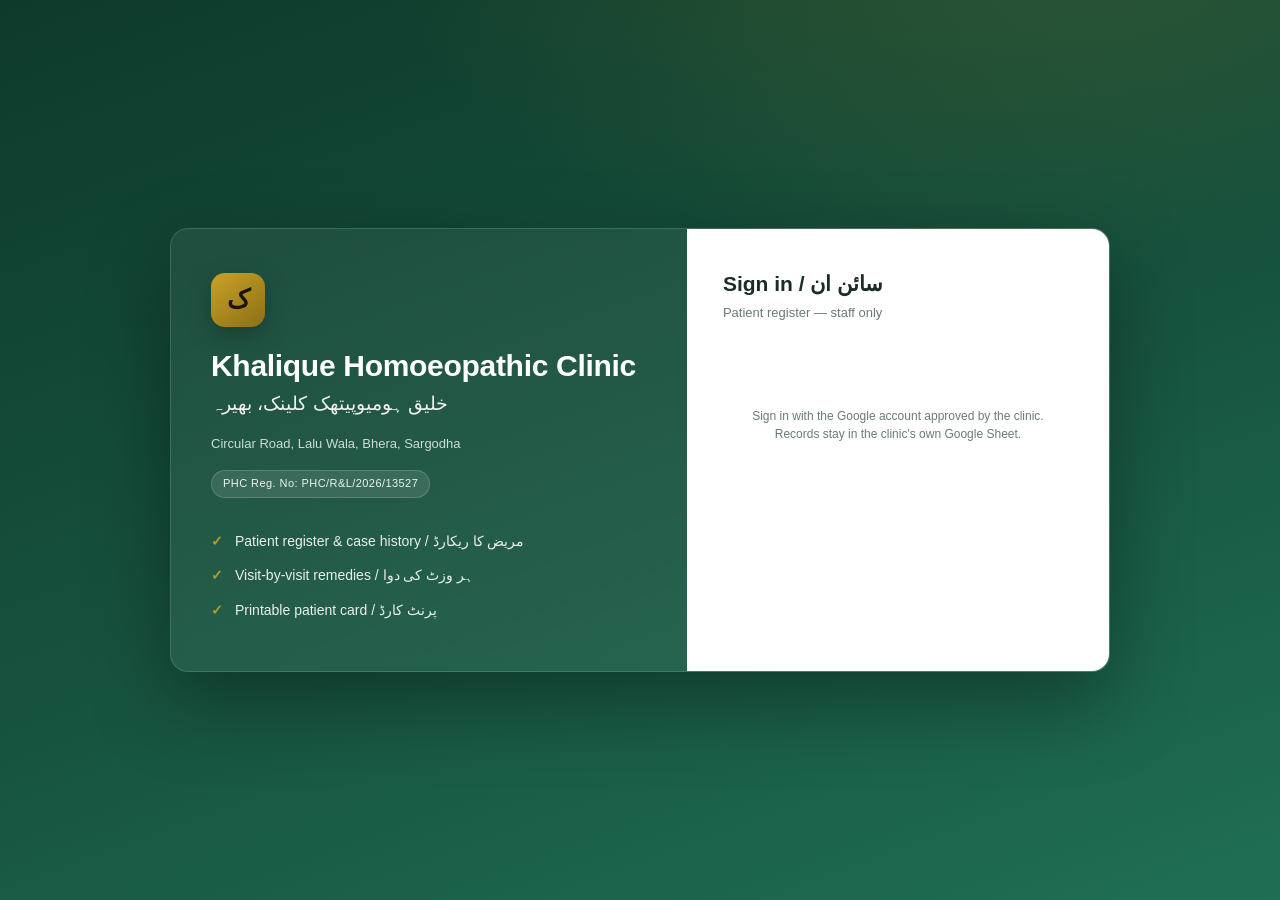
==== docs/index.html @ c4fb24b8 "Add GitHub Pages frontend for the patient register Static site in docs/ (Google Sign-In + email allo" ====
<!DOCTYPE html>
<html lang="en">
<head>
<base target="_top">
<meta charset="utf-8">
<meta name="viewport" content="width=device-width, initial-scale=1">
<title>Khalique Homoeopathic Clinic</title>
<link rel="stylesheet" href="styles.css">
</head>
<body>

<!-- ───────────── LANDING / SIGN-IN ───────────── -->
<section id="view-login">
  <div class="landing">
    <div class="brand">
      <div class="crest">ک</div>
      <h1>Khalique Homoeopathic Clinic</h1>
      <div class="ur">خلیق ہومیوپیتھک کلینک، بھیرہ</div>
      <div class="addr">Circular Road, Lalu Wala, Bhera, Sargodha</div>
      <div class="reg">PHC Reg. No: PHC/R&amp;L/2026/13527</div>
      <ul>
        <li>Patient register &amp; case history / مریض کا ریکارڈ</li>
        <li>Visit-by-visit remedies / ہر وزٹ کی دوا</li>
        <li>Printable patient card / پرنٹ کارڈ</li>
      </ul>
    </div>

    <div class="signin">
      <h2>Sign in / سائن ان</h2>
      <div class="sub">Patient register — staff only</div>

      <div id="loginErr" class="loginerr"></div>

      <!-- Google renders its "Sign in with Google" button into here -->
      <div id="gbtn" style="min-height:44px"></div>

      <div id="signinBusy" class="signin-busy" style="display:none">Signing in…</div>

      <div class="hint">
        Sign in with the Google account approved by the clinic.<br>
        Records stay in the clinic's own Google Sheet.
      </div>

      <div id="setupNote" class="setup-note" style="display:none"></div>
    </div>
  </div>
</section>

<!-- ───────────── APP ───────────── -->
<div id="app">
  <header>
    <button class="out no-print" id="btnLogout">Sign out</button>
    <div class="htxt">
      <h1 id="clinicName">Khalique Homoeopathic Clinic</h1>
      <div class="addr" id="clinicAddr"></div>
      <div class="reg" id="clinicReg"></div>
    </div>
  </header>

  <nav>
    <button id="tabSearch" class="active">Search / تلاش</button>
    <button id="tabNew">+ New Patient / نیا مریض</button>
  </nav>

  <main>

    <!-- SEARCH -->
    <section id="view-search" class="view active">
      <div class="searchbar">
        <input id="q" type="search" placeholder="Name, mobile or Ref.No — نام، موبائل یا ریفرنس نمبر" autocomplete="off">
      </div>
      <div id="results"></div>
    </section>

    <!-- PATIENT -->
    <section id="view-patient" class="view">
      <button id="btnBackToSearch" class="btn ghost no-print" style="margin-bottom:12px">← Back / واپس</button>
      <div class="card">
        <div class="print-head">
          <div class="cn" id="pcName"></div>
          <div class="ca" id="pcAddr"></div>
          <div class="cr" id="pcReg"></div>
        </div>

        <div class="pt-head">
          <h2 id="ptName"></h2>
          <span class="refbadge" id="ptRef"></span>
        </div>
        <div class="details" id="ptDetails"></div>

        <h3 class="sec">Visit History / وزٹ کی تفصیل</h3>
        <table class="visits">
          <thead>
            <tr>
              <th style="width:48px">#</th>
              <th style="width:104px">Date</th>
              <th>Condition / Changes — حالت</th>
              <th>Remedy with Instructions — دوا اور ہدایات</th>
            </tr>
          </thead>
          <tbody id="ptVisits"></tbody>
        </table>

        <div class="actions no-print" style="margin-top:16px">
          <button id="btnAddVisit" class="btn">+ Add Visit / نیا وزٹ</button>
          <button id="btnEditPatient" class="btn ghost">Edit details / تفصیل درست کریں</button>
          <button id="btnPrint" class="btn ghost">Print / پرنٹ</button>
        </div>

        <div id="visitForm" class="no-print" style="display:none; margin-top:18px; border-top:2px solid var(--line); padding-top:16px">
          <h3 class="sec" style="margin-top:0">New Visit / نیا وزٹ</h3>
          <div class="grid">
            <div class="field">
              <label>Date / تاریخ</label>
              <input id="vDate" type="date">
            </div>
          </div>
          <div class="field wide" style="margin-top:12px">
            <label>Condition / Changes — حالت اور تبدیلی</label>
            <textarea id="vCondition" dir="auto"></textarea>
          </div>
          <div class="field wide" style="margin-top:12px">
            <label>Remedy with Instructions — دوا اور ہدایات</label>
            <textarea id="vRemedy" dir="auto"></textarea>
          </div>
          <div class="actions">
            <button class="btn" id="vSave">Save Visit / محفوظ کریں</button>
            <button class="btn ghost" id="vCancel">Cancel / منسوخ</button>
          </div>
        </div>
      </div>
    </section>

    <!-- PATIENT FORM -->
    <section id="view-form" class="view">
      <button id="btnFormBack" class="btn ghost" style="margin-bottom:12px">← Back / واپس</button>
      <div class="card">
        <h2 id="formTitle" style="margin:0 0 16px">New Patient / نیا مریض</h2>
        <form id="pForm">

          <div class="group">
            <h3>Patient / مریض</h3>
            <div class="grid">
              <div class="field"><label>Date / تاریخ</label><input id="f_date" type="date"></div>
              <div class="field"><label>Time / وقت</label><input id="f_time" type="time"></div>
              <div class="field"><label>Patient Name / مریض کا نام *</label><input id="f_name" dir="auto" required></div>
              <div class="field"><label>Occupation / پیشہ</label><input id="f_occupation" dir="auto"></div>
              <div class="field"><label>Mobile No / موبائل نمبر</label><input id="f_mobile" inputmode="tel"></div>
              <div class="field"><label>Address / پتہ</label><input id="f_address" dir="auto"></div>
            </div>
          </div>

          <div class="group">
            <h3>Personal History / ذاتی تفصیل</h3>
            <div class="grid">
              <div class="field">
                <label>Sex / جنس</label>
                <select id="f_sex">
                  <option value=""></option>
                  <option>Male / مرد</option>
                  <option>Female / عورت</option>
                  <option>Child / بچہ</option>
                </select>
              </div>
              <div class="field"><label>Age / عمر</label><input id="f_age"></div>
              <div class="field"><label>Weight / وزن</label><input id="f_weight"></div>
              <div class="field"><label>B.P / بلڈ پریشر</label><input id="f_bp"></div>
              <div class="field"><label>Pulse / نبض</label><input id="f_pulse"></div>
              <div class="field"><label>Temp / درجہ حرارت</label><input id="f_temp"></div>
              <div class="field wide"><label>Family History / خاندانی امراض</label><textarea id="f_familyHistory" dir="auto"></textarea></div>
            </div>
          </div>

          <div class="group">
            <h3>Case / کیس</h3>
            <div class="grid">
              <div class="field wide"><label>Symptoms / علامات</label><textarea id="f_symptoms" dir="auto"></textarea></div>
              <div class="field wide"><label>Clinical Reports / کلینیکل رپورٹس</label><textarea id="f_clinicalReports" dir="auto"></textarea></div>
              <div class="field"><label>Allergies / الرجی</label><input id="f_allergies" dir="auto"></div>
              <div class="field"><label>Causation / سبب</label><input id="f_causation" dir="auto"></div>
              <div class="field"><label>Location / مقام</label><input id="f_location" dir="auto"></div>
              <div class="field"><label>Constitution / مزاج</label><input id="f_constitution" dir="auto"></div>
              <div class="field"><label>Sensation / احساس</label><input id="f_sensation" dir="auto"></div>
              <div class="field wide"><label>Modality / موڈیلٹی — better &amp; worse</label><textarea id="f_modality" dir="auto"></textarea></div>
            </div>
          </div>

          <div class="actions">
            <button type="button" class="btn" id="pSave">Save Patient / محفوظ کریں</button>
            <button type="button" class="btn ghost" id="pCancel">Cancel / منسوخ</button>
          </div>
        </form>
      </div>
    </section>

  </main>
</div>

<div id="toast" class="toast"></div>

<!-- Google Identity Services -->
<script src="https://accounts.google.com/gsi/client" async defer></script>
<!-- Your deployment settings — fill these in (see SETUP.md) -->
<script src="config.js"></script>
<!-- App logic -->
<script src="app.js"></script>
</body>
</html>
---- docs/styles.css ----
:root {
  --green: #1F6F54;
  --green-dark: #17543F;
  --green-deep: #0E3A2B;
  --light: #E8F1ED;
  --line: #D9E2DD;
  --ink: #1C2B26;
  --muted: #6B7B75;
  --bg: #F7F9F8;
  --gold: #C9A227;
}
* { box-sizing: border-box; }
body {
  margin: 0; background: var(--bg); color: var(--ink);
  font-family: -apple-system, "Segoe UI", Roboto, "Noto Nastaliq Urdu", Arial, sans-serif;
  font-size: 16px; line-height: 1.45;
}

/* ─────────────── LANDING / SIGN-IN ─────────────── */
#view-login {
  min-height: 100vh;
  background:
    radial-gradient(1100px 600px at 80% -10%, rgba(201,162,39,.16), transparent 60%),
    linear-gradient(160deg, var(--green-deep) 0%, var(--green-dark) 55%, var(--green) 100%);
  display: flex; align-items: center; justify-content: center;
  padding: 28px 18px;
}
.landing {
  width: 100%; max-width: 940px;
  display: grid; grid-template-columns: 1.1fr .9fr; gap: 0;
  background: rgba(255,255,255,.06);
  border: 1px solid rgba(255,255,255,.14);
  border-radius: 18px; overflow: hidden;
  box-shadow: 0 30px 80px rgba(0,0,0,.35);
  backdrop-filter: blur(6px);
}
.brand { padding: 44px 40px; color: #fff; }
.crest {
  width: 54px; height: 54px; border-radius: 14px;
  background: linear-gradient(140deg, var(--gold), #8c6f16);
  display: flex; align-items: center; justify-content: center;
  font-size: 26px; font-weight: 800; color: #1a1405;
  box-shadow: 0 8px 24px rgba(0,0,0,.25); margin-bottom: 22px;
}
.brand h1 { margin: 0 0 6px; font-size: 30px; line-height: 1.15; font-weight: 800; letter-spacing: -.01em; }
.brand .ur { font-size: 19px; opacity: .92; margin-bottom: 18px; }
.brand .addr { font-size: 13px; opacity: .78; }
.brand .reg {
  display: inline-block; margin-top: 16px; font-size: 11px; letter-spacing: .04em;
  background: rgba(255,255,255,.12); border: 1px solid rgba(255,255,255,.18);
  padding: 5px 11px; border-radius: 999px; opacity: .92;
}
.brand ul { list-style: none; padding: 0; margin: 26px 0 0; }
.brand li {
  font-size: 14px; opacity: .9; padding: 7px 0 7px 24px; position: relative;
}
.brand li::before {
  content: "✓"; position: absolute; left: 0; color: var(--gold); font-weight: 700;
}

.signin { background: #fff; padding: 40px 36px; }
.signin h2 { margin: 0 0 4px; font-size: 21px; }
.signin .sub { color: var(--muted); font-size: 13px; margin-bottom: 24px; }
.signin-busy { color: var(--muted); font-size: 14px; margin-top: 14px; }
.loginerr {
  display: none; background: #FDECEA; color: #A32B24; border: 1px solid #F3C6C2;
  padding: 10px 12px; border-radius: 8px; font-size: 14px; margin-bottom: 14px;
}
.hint { margin-top: 18px; font-size: 12px; color: var(--muted); text-align: center; }
.setup-note {
  margin-top: 20px; font-size: 13px; color: #6B5310;
  background: #FFF4D6; border: 1px solid #EBD9A3; border-radius: 8px; padding: 12px 14px;
}
.setup-note code { background: rgba(0,0,0,.06); padding: 1px 5px; border-radius: 4px; }

@media (max-width: 780px) {
  .landing { grid-template-columns: 1fr; max-width: 460px; }
  .brand { padding: 32px 28px 26px; }
  .brand ul { display: none; }
  .brand h1 { font-size: 25px; }
  .signin { padding: 28px 24px 32px; }
}

/* ─────────────── APP ─────────────── */
#app { display: none; }
header { background: var(--green); color: #fff; padding: 12px 16px; position: relative; }
header .htxt { text-align: center; }
header h1 { margin: 0; font-size: 18px; font-weight: 700; }
header .addr { font-size: 11px; opacity: .85; margin-top: 2px; }
header .reg  { font-size: 10px; opacity: .65; }
header .out {
  position: absolute; right: 12px; top: 12px;
  background: rgba(255,255,255,.15); border: 1px solid rgba(255,255,255,.25);
  color: #fff; border-radius: 7px; padding: 6px 11px; font-size: 12px; cursor: pointer;
}
header .out:hover { background: rgba(255,255,255,.26); }

nav { display: flex; background: var(--green-dark); }
nav button {
  flex: 1; padding: 12px 8px; border: 0; background: transparent; color: #fff;
  font-size: 15px; font-weight: 600; cursor: pointer; border-bottom: 3px solid transparent;
}
nav button.active { background: rgba(255,255,255,.12); border-bottom-color: #fff; }

main { padding: 16px; max-width: 900px; margin: 0 auto; }
.view { display: none; }
.view.active { display: block; }

.searchbar { display: flex; gap: 8px; margin-bottom: 14px; }
.searchbar input {
  flex: 1; padding: 14px; font-size: 17px; border: 2px solid var(--line);
  border-radius: 8px; background: #fff;
}
.searchbar input:focus { outline: none; border-color: var(--green); }

.result {
  background: #fff; border: 1px solid var(--line); border-radius: 8px;
  padding: 12px 14px; margin-bottom: 8px; cursor: pointer; display: flex;
  align-items: center; gap: 12px;
}
.result:hover { border-color: var(--green); }
.result .ref {
  background: var(--light); color: var(--green-dark); font-weight: 700;
  border-radius: 6px; padding: 6px 10px; min-width: 44px; text-align: center;
}
.result .who { flex: 1; min-width: 0; }
.result .nm { font-weight: 600; }
.result .sub { font-size: 13px; color: var(--muted); }

form .group { margin-bottom: 18px; }
form .group > h3 {
  margin: 0 0 10px; font-size: 13px; text-transform: uppercase;
  letter-spacing: .04em; color: var(--green); border-bottom: 1px solid var(--line);
  padding-bottom: 5px;
}
.grid { display: grid; grid-template-columns: repeat(auto-fit, minmax(220px, 1fr)); gap: 12px; }
.field label { display: block; font-size: 13px; font-weight: 600; margin-bottom: 4px; color: #3A4A44; }
.field input, .field select, .field textarea {
  width: 100%; padding: 11px; font-size: 16px; border: 1px solid var(--line);
  border-radius: 7px; background: #fff; font-family: inherit;
}
.field textarea { min-height: 74px; resize: vertical; }
.field input:focus, .field select:focus, .field textarea:focus {
  outline: none; border-color: var(--green); box-shadow: 0 0 0 3px rgba(31,111,84,.12);
}
.field.wide { grid-column: 1 / -1; }

button.btn {
  background: var(--green); color: #fff; border: 0; border-radius: 8px;
  padding: 13px 22px; font-size: 16px; font-weight: 600; cursor: pointer;
}
button.btn:hover { background: var(--green-dark); }
button.btn.ghost { background: #fff; color: var(--green); border: 1px solid var(--green); }
button.btn:disabled { opacity: .55; cursor: default; }
.actions { display: flex; gap: 10px; flex-wrap: wrap; margin-top: 6px; }

.card { background: #fff; border: 1px solid var(--line); border-radius: 10px; padding: 18px; }
.pt-head { display: flex; align-items: baseline; gap: 12px; flex-wrap: wrap; margin-bottom: 4px; }
.pt-head h2 { margin: 0; font-size: 22px; }
.pt-head .refbadge {
  background: var(--light); color: var(--green-dark); font-weight: 700;
  padding: 3px 10px; border-radius: 6px; font-size: 14px;
}
.details { display: grid; grid-template-columns: repeat(auto-fit, minmax(210px, 1fr)); gap: 10px 20px; margin-top: 14px; }
.details .d { border-bottom: 1px dotted var(--line); padding-bottom: 5px; }
.details .k { font-size: 11px; text-transform: uppercase; letter-spacing: .04em; color: var(--muted); }
.details .v { font-size: 15px; white-space: pre-wrap; word-wrap: break-word; }
.details .v:empty::after { content: "—"; color: #C3CCC8; }

h3.sec { margin: 22px 0 10px; font-size: 15px; color: var(--green); }
table.visits { width: 100%; border-collapse: collapse; font-size: 15px; }
table.visits th {
  background: var(--green); color: #fff; text-align: left; padding: 9px 10px;
  font-size: 12px; text-transform: uppercase; letter-spacing: .03em;
}
table.visits td { border: 1px solid var(--line); padding: 9px 10px; vertical-align: top; white-space: pre-wrap; }
table.visits td.n { text-align: center; font-weight: 700; color: var(--green); width: 48px; }
table.visits td.dt { width: 104px; white-space: nowrap; }

.empty { color: var(--muted); padding: 22px; text-align: center; }
.toast {
  position: fixed; left: 50%; bottom: 22px; transform: translateX(-50%);
  background: var(--ink); color: #fff; padding: 12px 20px; border-radius: 8px;
  font-size: 15px; opacity: 0; pointer-events: none; transition: opacity .2s; z-index: 50;
  max-width: 90vw; text-align: center;
}
.toast.show { opacity: 1; }
.toast.err { background: #A32B24; }

.print-head { display: none; }

@media print {
  body { background: #fff; }
  header, nav, .no-print, .searchbar { display: none !important; }
  main { padding: 0; max-width: none; }
  .card { border: 0; padding: 0; }
  .print-head { display: block; text-align: center; margin-bottom: 14px; }
  .print-head .cn { font-size: 20px; font-weight: 700; color: #1F6F54; }
  .print-head .ca { font-size: 11px; color: #555; }
  .print-head .cr { font-size: 10px; color: #888; }
  table.visits th { background: #1F6F54 !important; -webkit-print-color-adjust: exact; print-color-adjust: exact; }
  .details .d { break-inside: avoid; }
  table.visits tr { break-inside: avoid; }
}
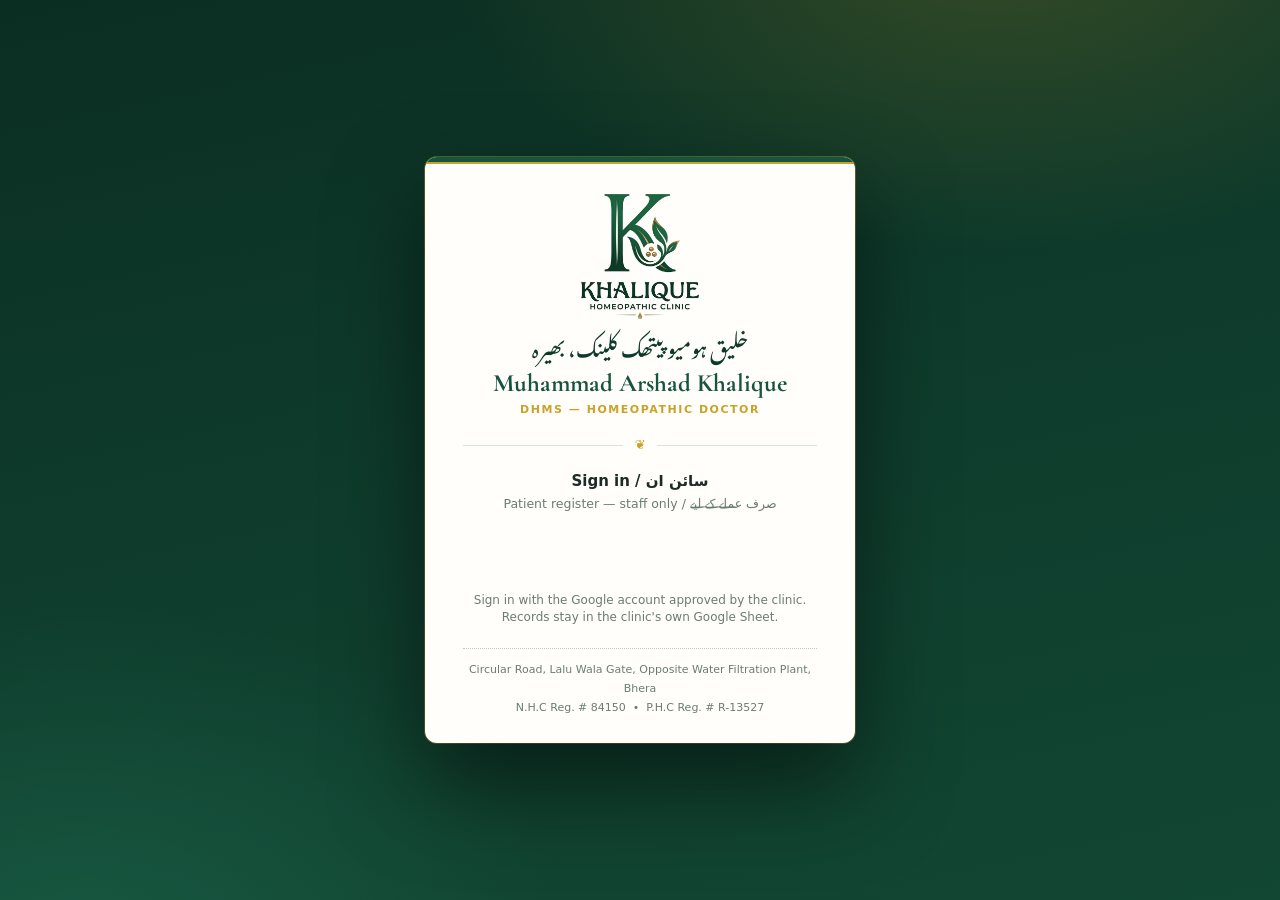
==== commit 0a51f3c9: "Redesign sign-in page as clinic stationery with the real logo The landing is now a single stationery" ====
--- a/docs/index.html
+++ b/docs/index.html
@@ -5,43 +5,46 @@
 <meta charset="utf-8">
 <meta name="viewport" content="width=device-width, initial-scale=1">
 <title>Khalique Homoeopathic Clinic</title>
+<link rel="preconnect" href="https://fonts.googleapis.com">
+<link rel="preconnect" href="https://fonts.gstatic.com" crossorigin>
+<link href="https://fonts.googleapis.com/css2?family=Cormorant+Garamond:wght@600;700&family=Noto+Nastaliq+Urdu:wght@400;700&display=swap" rel="stylesheet">
+<link rel="icon" type="image/png" href="logo.png">
 <link rel="stylesheet" href="styles.css">
 </head>
 <body>
 
-<!-- ───────────── LANDING / SIGN-IN ───────────── -->
+<!-- ───────────── LANDING / SIGN-IN — clinic stationery ───────────── -->
 <section id="view-login">
-  <div class="landing">
-    <div class="brand">
-      <div class="crest">ک</div>
-      <h1>Khalique Homoeopathic Clinic</h1>
-      <div class="ur">خلیق ہومیوپیتھک کلینک، بھیرہ</div>
-      <div class="addr">Circular Road, Lalu Wala, Bhera, Sargodha</div>
-      <div class="reg">PHC Reg. No: PHC/R&amp;L/2026/13527</div>
-      <ul>
-        <li>Patient register &amp; case history / مریض کا ریکارڈ</li>
-        <li>Visit-by-visit remedies / ہر وزٹ کی دوا</li>
-        <li>Printable patient card / پرنٹ کارڈ</li>
-      </ul>
+  <div class="sheet">
+    <div class="sheet-band"></div>
+
+    <img class="sheet-logo" src="logo.png" alt="Khalique Homoeopathic Clinic">
+    <div class="sheet-ur">خلیق ہومیوپیتھک کلینک، بھیرہ</div>
+    <div class="sheet-doc">Muhammad Arshad Khalique</div>
+    <div class="sheet-dhms">DHMS &mdash; Homeopathic Doctor</div>
+
+    <div class="sheet-rule"><span>❦</span></div>
+
+    <h2 class="sheet-signin">Sign in / سائن ان</h2>
+    <div class="sheet-sub">Patient register — staff only / صرف عملے کے لیے</div>
+
+    <div id="loginErr" class="loginerr"></div>
+
+    <!-- Google renders its "Sign in with Google" button into here -->
+    <div id="gbtn" class="gbtn"></div>
+
+    <div id="signinBusy" class="signin-busy" style="display:none">Signing in…</div>
+
+    <div class="hint">
+      Sign in with the Google account approved by the clinic.<br>
+      Records stay in the clinic's own Google Sheet.
     </div>
 
-    <div class="signin">
-      <h2>Sign in / سائن ان</h2>
-      <div class="sub">Patient register — staff only</div>
-
-      <div id="loginErr" class="loginerr"></div>
-
-      <!-- Google renders its "Sign in with Google" button into here -->
-      <div id="gbtn" style="min-height:44px"></div>
-
-      <div id="signinBusy" class="signin-busy" style="display:none">Signing in…</div>
-
-      <div class="hint">
-        Sign in with the Google account approved by the clinic.<br>
-        Records stay in the clinic's own Google Sheet.
-      </div>
-
-      <div id="setupNote" class="setup-note" style="display:none"></div>
+    <div id="setupNote" class="setup-note" style="display:none"></div>
+
+    <div class="sheet-foot">
+      Circular Road, Lalu Wala Gate, Opposite Water Filtration Plant, Bhera<br>
+      N.H.C Reg. # 84150 &nbsp;&bull;&nbsp; P.H.C Reg. # R-13527
     </div>
   </div>
 </section>
@@ -72,34 +75,87 @@
       <div id="results"></div>
     </section>
 
-    <!-- PATIENT -->
+    <!-- PATIENT — prescription-pad layout -->
     <section id="view-patient" class="view">
       <button id="btnBackToSearch" class="btn ghost no-print" style="margin-bottom:12px">← Back / واپس</button>
-      <div class="card">
-        <div class="print-head">
-          <div class="cn" id="pcName"></div>
-          <div class="ca" id="pcAddr"></div>
-          <div class="cr" id="pcReg"></div>
-        </div>
-
-        <div class="pt-head">
-          <h2 id="ptName"></h2>
-          <span class="refbadge" id="ptRef"></span>
-        </div>
-        <div class="details" id="ptDetails"></div>
-
-        <h3 class="sec">Visit History / وزٹ کی تفصیل</h3>
+      <div class="pad">
+
+        <div class="pad-head">
+          <img class="pad-logo" src="logo.png" alt="Khalique Homoeopathic Clinic">
+          <div class="pad-doc">
+            <div class="pad-name">Muhammad Arshad Khalique</div>
+            <div class="pad-title">DHMS &mdash; Homeopathic Doctor / ہومیوپیتھک ڈاکٹر</div>
+            <div class="pad-regs">N.H.C Reg. # 84150 &nbsp;&bull;&nbsp; P.H.C Reg. # R-13527</div>
+            <div class="pad-contact">Contacts: 0306-5128337 &nbsp;&bull;&nbsp; 0333-5509596</div>
+          </div>
+          <div class="pad-meta">
+            <div class="pm"><span>I.D:</span><b id="pd_ref"></b></div>
+            <div class="pm"><span>Date / تاریخ:</span><b id="pd_date"></b></div>
+            <div class="pm"><span>Time / وقت:</span><b id="pd_time"></b></div>
+          </div>
+        </div>
+        <div class="pad-addr">Circular Road, Lalu Wala Gate, Opposite Water Filtration Plant, Bhera</div>
+
+        <div class="pad-row">
+          <div class="pf grow2"><label>Patient Name / نام</label><div class="pv strong" id="pd_name"></div></div>
+          <div class="pf"><label>Cell No. / موبائل</label><div class="pv" id="pd_mobile"></div></div>
+        </div>
+        <div class="pad-row">
+          <div class="pf"><label>Occupation / پیشہ</label><div class="pv" id="pd_occupation"></div></div>
+          <div class="pf"><label>Location / مقام</label><div class="pv" id="pd_location"></div></div>
+          <div class="pf"><label>Sensation / احساس</label><div class="pv" id="pd_sensation"></div></div>
+        </div>
+        <div class="pad-row">
+          <div class="pf"><label>Address / پتہ</label><div class="pv" id="pd_address"></div></div>
+          <div class="pf"><label>Family History / خاندانی امراض</label><div class="pv" id="pd_familyHistory"></div></div>
+        </div>
+        <div class="pad-row vitals">
+          <div class="pf"><label>Age / عمر</label><div class="pv" id="pd_age"></div></div>
+          <div class="pf"><label>Sex / جنس</label><div class="pv" id="pd_sex"></div></div>
+          <div class="pf"><label>Weight / وزن</label><div class="pv" id="pd_weight"></div></div>
+        </div>
+        <div class="pad-row vitals">
+          <div class="pf"><label>B.P. / بلڈ پریشر</label><div class="pv" id="pd_bp"></div></div>
+          <div class="pf"><label>Pulse / نبض</label><div class="pv" id="pd_pulse"></div></div>
+          <div class="pf"><label>Temp. / حرارت</label><div class="pv" id="pd_temp"></div></div>
+        </div>
+
+        <div class="pad-split">
+          <div class="pad-box">
+            <h4>Symptoms / علامات</h4>
+            <div class="pv-block" id="pd_symptoms"></div>
+          </div>
+          <div class="pad-box">
+            <h4>Clinical Report / کلینیکل رپورٹ</h4>
+            <div class="pv-block" id="pd_clinicalReports"></div>
+          </div>
+        </div>
+
+        <div class="pad-row">
+          <div class="pf"><label>Allergies / الرجی</label><div class="pv" id="pd_allergies"></div></div>
+          <div class="pf"><label>Causation / سبب</label><div class="pv" id="pd_causation"></div></div>
+          <div class="pf"><label>Constitution / مزاج</label><div class="pv" id="pd_constitution"></div></div>
+        </div>
+        <div class="pad-row">
+          <div class="pf"><label>Modality / موڈیلٹی</label><div class="pv" id="pd_modality"></div></div>
+        </div>
+
+        <h3 class="pad-sec">Visit History / وزٹ کی تفصیل</h3>
         <table class="visits">
           <thead>
             <tr>
-              <th style="width:48px">#</th>
+              <th style="width:56px">Sr.No.</th>
               <th style="width:104px">Date</th>
-              <th>Condition / Changes — حالت</th>
+              <th>Condition — حالت</th>
               <th>Remedy with Instructions — دوا اور ہدایات</th>
             </tr>
           </thead>
           <tbody id="ptVisits"></tbody>
         </table>
+
+        <div class="pad-sign">
+          <div class="sigline">Sign &amp; Stamp / دستخط و مہر</div>
+        </div>
 
         <div class="actions no-print" style="margin-top:16px">
           <button id="btnAddVisit" class="btn">+ Add Visit / نیا وزٹ</button>
--- a/docs/styles.css
+++ b/docs/styles.css
@@ -12,73 +12,86 @@
 * { box-sizing: border-box; }
 body {
   margin: 0; background: var(--bg); color: var(--ink);
-  font-family: -apple-system, "Segoe UI", Roboto, "Noto Nastaliq Urdu", Arial, sans-serif;
+  font-family: system-ui, -apple-system, "Segoe UI", Roboto, "Noto Nastaliq Urdu", Arial, sans-serif;
   font-size: 16px; line-height: 1.45;
 }
 
-/* ─────────────── LANDING / SIGN-IN ─────────────── */
+/* ─────────────── LANDING / SIGN-IN — clinic stationery ─────────────── */
 #view-login {
   min-height: 100vh;
   background:
-    radial-gradient(1100px 600px at 80% -10%, rgba(201,162,39,.16), transparent 60%),
-    linear-gradient(160deg, var(--green-deep) 0%, var(--green-dark) 55%, var(--green) 100%);
+    radial-gradient(900px 520px at 78% -8%, rgba(201,162,39,.22), transparent 62%),
+    radial-gradient(760px 540px at 6% 106%, rgba(31,111,84,.5), transparent 65%),
+    linear-gradient(168deg, #0B2E22 0%, var(--green-deep) 42%, #124733 100%);
   display: flex; align-items: center; justify-content: center;
-  padding: 28px 18px;
-}
-.landing {
-  width: 100%; max-width: 940px;
-  display: grid; grid-template-columns: 1.1fr .9fr; gap: 0;
-  background: rgba(255,255,255,.06);
-  border: 1px solid rgba(255,255,255,.14);
-  border-radius: 18px; overflow: hidden;
-  box-shadow: 0 30px 80px rgba(0,0,0,.35);
-  backdrop-filter: blur(6px);
-}
-.brand { padding: 44px 40px; color: #fff; }
-.crest {
-  width: 54px; height: 54px; border-radius: 14px;
-  background: linear-gradient(140deg, var(--gold), #8c6f16);
-  display: flex; align-items: center; justify-content: center;
-  font-size: 26px; font-weight: 800; color: #1a1405;
-  box-shadow: 0 8px 24px rgba(0,0,0,.25); margin-bottom: 22px;
-}
-.brand h1 { margin: 0 0 6px; font-size: 30px; line-height: 1.15; font-weight: 800; letter-spacing: -.01em; }
-.brand .ur { font-size: 19px; opacity: .92; margin-bottom: 18px; }
-.brand .addr { font-size: 13px; opacity: .78; }
-.brand .reg {
-  display: inline-block; margin-top: 16px; font-size: 11px; letter-spacing: .04em;
-  background: rgba(255,255,255,.12); border: 1px solid rgba(255,255,255,.18);
-  padding: 5px 11px; border-radius: 999px; opacity: .92;
-}
-.brand ul { list-style: none; padding: 0; margin: 26px 0 0; }
-.brand li {
-  font-size: 14px; opacity: .9; padding: 7px 0 7px 24px; position: relative;
-}
-.brand li::before {
-  content: "✓"; position: absolute; left: 0; color: var(--gold); font-weight: 700;
-}
-
-.signin { background: #fff; padding: 40px 36px; }
-.signin h2 { margin: 0 0 4px; font-size: 21px; }
-.signin .sub { color: var(--muted); font-size: 13px; margin-bottom: 24px; }
+  padding: 34px 18px;
+}
+.sheet {
+  width: 100%; max-width: 430px; text-align: center;
+  background: #FFFEFB; border-radius: 12px; overflow: hidden;
+  padding: 0 38px 26px;
+  box-shadow: 0 42px 90px rgba(0,0,0,.5), 0 0 0 1px rgba(201,162,39,.4);
+  animation: sheet-rise .5s ease-out both;
+}
+@keyframes sheet-rise {
+  from { opacity: 0; transform: translateY(16px); }
+  to   { opacity: 1; transform: none; }
+}
+@media (prefers-reduced-motion: reduce) {
+  .sheet { animation: none; }
+}
+/* the pad's ruled band: solid green over a gold hairline */
+.sheet-band {
+  height: 7px; margin: 0 -38px;
+  background: var(--green-dark);
+  border-bottom: 2px solid var(--gold);
+}
+.sheet-logo { width: 118px; height: auto; margin: 30px auto 4px; display: block; }
+.sheet-ur {
+  font-family: "Noto Nastaliq Urdu", serif;
+  font-size: 21px; line-height: 2.1; color: var(--green-deep);
+}
+.sheet-doc {
+  font-family: "Cormorant Garamond", Georgia, serif;
+  font-size: 25px; font-weight: 700; color: var(--green-dark);
+  line-height: 1.15; margin-top: 2px;
+}
+.sheet-dhms {
+  font-size: 11px; font-weight: 600; letter-spacing: .14em; text-transform: uppercase;
+  color: var(--gold); margin-top: 4px;
+}
+.sheet-rule {
+  display: flex; align-items: center; gap: 12px;
+  margin: 18px 0 16px; color: var(--gold); font-size: 13px;
+}
+.sheet-rule::before, .sheet-rule::after {
+  content: ""; flex: 1; border-top: 1px solid var(--line);
+}
+.sheet-signin { margin: 0; font-size: 15px; font-weight: 700; color: var(--ink); }
+.sheet-sub { color: var(--muted); font-size: 12.5px; margin: 3px 0 18px; }
+.gbtn { min-height: 44px; display: flex; justify-content: center; }
 .signin-busy { color: var(--muted); font-size: 14px; margin-top: 14px; }
 .loginerr {
   display: none; background: #FDECEA; color: #A32B24; border: 1px solid #F3C6C2;
   padding: 10px 12px; border-radius: 8px; font-size: 14px; margin-bottom: 14px;
-}
-.hint { margin-top: 18px; font-size: 12px; color: var(--muted); text-align: center; }
+  text-align: left;
+}
+.hint { margin-top: 16px; font-size: 12px; color: var(--muted); }
 .setup-note {
-  margin-top: 20px; font-size: 13px; color: #6B5310;
+  margin-top: 20px; font-size: 13px; color: #6B5310; text-align: left;
   background: #FFF4D6; border: 1px solid #EBD9A3; border-radius: 8px; padding: 12px 14px;
 }
 .setup-note code { background: rgba(0,0,0,.06); padding: 1px 5px; border-radius: 4px; }
-
-@media (max-width: 780px) {
-  .landing { grid-template-columns: 1fr; max-width: 460px; }
-  .brand { padding: 32px 28px 26px; }
-  .brand ul { display: none; }
-  .brand h1 { font-size: 25px; }
-  .signin { padding: 28px 24px 32px; }
+.sheet-foot {
+  margin-top: 22px; padding-top: 12px; border-top: 1px dotted #B9C8C1;
+  font-size: 11px; line-height: 1.7; color: var(--muted);
+}
+
+@media (max-width: 480px) {
+  .sheet { padding: 0 24px 22px; }
+  .sheet-band { margin: 0 -24px; }
+  .sheet-ur { font-size: 18px; }
+  .sheet-doc { font-size: 22px; }
 }
 
 /* ─────────────── APP ─────────────── */
@@ -155,23 +168,82 @@
 .actions { display: flex; gap: 10px; flex-wrap: wrap; margin-top: 6px; }
 
 .card { background: #fff; border: 1px solid var(--line); border-radius: 10px; padding: 18px; }
-.pt-head { display: flex; align-items: baseline; gap: 12px; flex-wrap: wrap; margin-bottom: 4px; }
-.pt-head h2 { margin: 0; font-size: 22px; }
-.pt-head .refbadge {
-  background: var(--light); color: var(--green-dark); font-weight: 700;
-  padding: 3px 10px; border-radius: 6px; font-size: 14px;
-}
-.details { display: grid; grid-template-columns: repeat(auto-fit, minmax(210px, 1fr)); gap: 10px 20px; margin-top: 14px; }
-.details .d { border-bottom: 1px dotted var(--line); padding-bottom: 5px; }
-.details .k { font-size: 11px; text-transform: uppercase; letter-spacing: .04em; color: var(--muted); }
-.details .v { font-size: 15px; white-space: pre-wrap; word-wrap: break-word; }
-.details .v:empty::after { content: "—"; color: #C3CCC8; }
-
-h3.sec { margin: 22px 0 10px; font-size: 15px; color: var(--green); }
+
+/* ─────────────── PRESCRIPTION PAD (patient page) ─────────────── */
+.pad {
+  background: #fff; border: 1px solid var(--green); border-radius: 4px;
+  box-shadow: 0 0 0 3px #fff, 0 0 0 4px var(--gold);
+  padding: 20px 22px;
+}
+.pad-head {
+  display: flex; align-items: center; gap: 16px;
+  padding-bottom: 12px;
+}
+.pad-logo { width: 84px; height: auto; flex: none; }
+.pad-doc { flex: 1; text-align: center; min-width: 0; }
+.pad-name {
+  font-family: Georgia, "Times New Roman", serif;
+  font-size: 26px; font-weight: 700; color: var(--green-dark); line-height: 1.15;
+}
+.pad-title { font-size: 13px; font-weight: 600; color: var(--gold); letter-spacing: .05em; text-transform: uppercase; margin-top: 2px; }
+.pad-regs { font-size: 12px; color: var(--muted); margin-top: 5px; }
+.pad-contact { font-size: 12px; color: var(--muted); }
+.pad-meta { flex: none; display: flex; flex-direction: column; gap: 7px; font-size: 13px; }
+.pad-meta .pm { display: flex; align-items: baseline; gap: 6px; justify-content: space-between; }
+.pad-meta .pm span { color: var(--muted); white-space: nowrap; }
+.pad-meta .pm b {
+  min-width: 92px; text-align: center; border-bottom: 1px solid var(--ink);
+  font-weight: 600; padding: 0 4px;
+}
+.pad-addr {
+  text-align: center; font-size: 12.5px; color: var(--green-dark);
+  border-top: 2px solid var(--green); border-bottom: 1px solid var(--gold);
+  padding: 5px 0 6px; margin-bottom: 14px;
+}
+
+.pad-row { display: flex; gap: 18px; flex-wrap: wrap; margin-bottom: 11px; }
+.pad-row .pf { flex: 1 1 180px; min-width: 0; display: flex; align-items: baseline; gap: 8px; }
+.pad-row .pf.grow2 { flex-grow: 2.2; }
+.pad-row.vitals .pf { flex: 1 1 auto; }
+.pad-row.vitals .pv { white-space: nowrap; }
+.pf label { font-size: 12.5px; font-weight: 600; color: var(--green-dark); white-space: nowrap; }
+.pf .pv {
+  flex: 1; min-width: 40px; border-bottom: 1px dotted #9FB3AB;
+  font-size: 15px; padding: 0 3px 2px; white-space: pre-wrap; word-wrap: break-word;
+}
+.pf .pv.strong { font-weight: 700; font-size: 16px; text-transform: uppercase; }
+.pv:empty::after, .pv-block:empty::after { content: "—"; color: #C3CCC8; }
+
+.pad-split { display: grid; grid-template-columns: 1fr 1fr; gap: 14px; margin: 4px 0 13px; }
+.pad-box { border: 1px solid var(--line); border-radius: 4px; padding: 9px 12px 11px; min-height: 92px; }
+.pad-box h4 {
+  margin: 0 0 6px; font-size: 12px; text-transform: uppercase; letter-spacing: .05em;
+  color: var(--green); border-bottom: 1px solid var(--line); padding-bottom: 4px;
+}
+.pv-block { font-size: 15px; white-space: pre-wrap; word-wrap: break-word; }
+
+h3.pad-sec {
+  margin: 18px 0 8px; font-size: 13px; text-transform: uppercase; letter-spacing: .05em;
+  color: var(--green);
+}
+.pad-sign { display: flex; justify-content: flex-end; margin-top: 34px; }
+.pad-sign .sigline {
+  border-top: 1px solid var(--ink); padding: 5px 14px 0; font-size: 12.5px;
+  color: var(--green-dark); text-align: center; min-width: 220px;
+}
+
+@media (max-width: 640px) {
+  .pad { padding: 14px; }
+  .pad-head { flex-wrap: wrap; justify-content: center; }
+  .pad-meta { flex-direction: row; flex-wrap: wrap; width: 100%; justify-content: center; }
+  .pad-split { grid-template-columns: 1fr; }
+}
+
 table.visits { width: 100%; border-collapse: collapse; font-size: 15px; }
 table.visits th {
-  background: var(--green); color: #fff; text-align: left; padding: 9px 10px;
+  background: var(--light); color: var(--green-dark); text-align: left; padding: 8px 10px;
   font-size: 12px; text-transform: uppercase; letter-spacing: .03em;
+  border: 1px solid var(--green);
 }
 table.visits td { border: 1px solid var(--line); padding: 9px 10px; vertical-align: top; white-space: pre-wrap; }
 table.visits td.n { text-align: center; font-weight: 700; color: var(--green); width: 48px; }
@@ -187,18 +259,15 @@
 .toast.show { opacity: 1; }
 .toast.err { background: #A32B24; }
 
-.print-head { display: none; }
-
 @media print {
   body { background: #fff; }
   header, nav, .no-print, .searchbar { display: none !important; }
   main { padding: 0; max-width: none; }
   .card { border: 0; padding: 0; }
-  .print-head { display: block; text-align: center; margin-bottom: 14px; }
-  .print-head .cn { font-size: 20px; font-weight: 700; color: #1F6F54; }
-  .print-head .ca { font-size: 11px; color: #555; }
-  .print-head .cr { font-size: 10px; color: #888; }
-  table.visits th { background: #1F6F54 !important; -webkit-print-color-adjust: exact; print-color-adjust: exact; }
-  .details .d { break-inside: avoid; }
+  .pad { box-shadow: none; border: 1.5px solid var(--green); padding: 16px 18px; }
+  .pad, table.visits th, .pad-addr {
+    -webkit-print-color-adjust: exact; print-color-adjust: exact;
+  }
+  .pad-row { break-inside: avoid; }
   table.visits tr { break-inside: avoid; }
 }
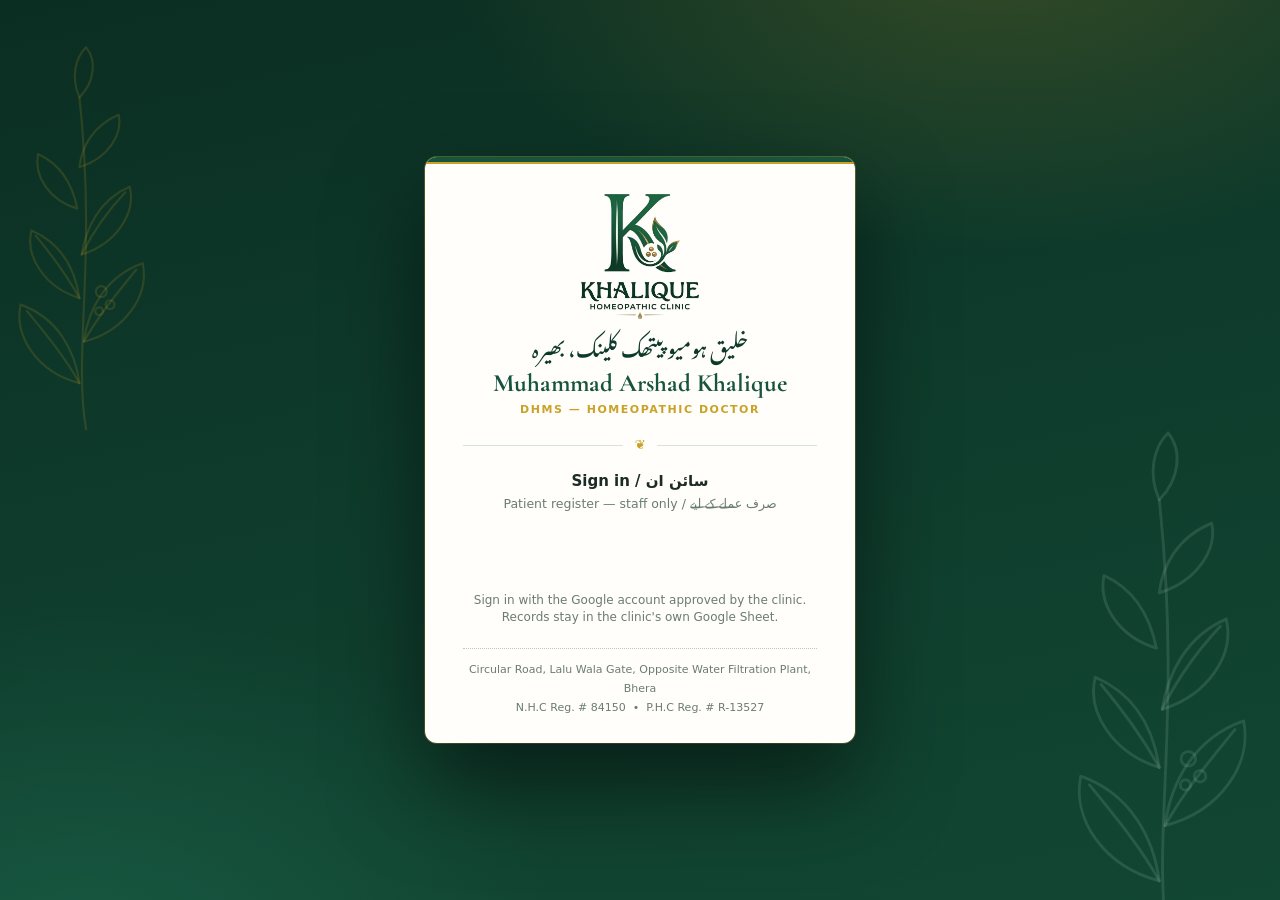
==== commit 4ef657f9: "Animate the sign-in background with ambient homeopathy motifs Three quiet layers behind the statione" ====
--- a/docs/index.html
+++ b/docs/index.html
@@ -15,6 +15,48 @@
 
 <!-- ───────────── LANDING / SIGN-IN — clinic stationery ───────────── -->
 <section id="view-login">
+
+  <!-- ambient homeopathy: drifting sprigs, rising pillules, dilution ripples -->
+  <div class="bgfx" aria-hidden="true">
+    <svg class="fx-branch fx-b1" viewBox="0 0 220 360" fill="none" stroke="currentColor" stroke-width="2" stroke-linecap="round" stroke-linejoin="round">
+      <path d="M110 352 C 98 280 120 200 104 48"/>
+      <path d="M104 310 C 66 300 44 268 50 238 C 84 250 100 280 104 310 Z"/>
+      <path d="M56 244 C 74 266 92 288 104 310"/>
+      <path d="M108 272 C 146 262 168 230 162 200 C 128 212 112 242 108 272 Z"/>
+      <path d="M156 206 C 138 228 120 250 108 272"/>
+      <path d="M104 232 C 72 222 54 194 60 170 C 88 182 100 206 104 232 Z"/>
+      <path d="M64 175 C 80 194 94 214 104 232"/>
+      <path d="M106 192 C 138 182 156 154 150 130 C 122 142 110 168 106 192 Z"/>
+      <path d="M146 135 C 130 152 116 172 106 192"/>
+      <path d="M102 150 C 76 142 62 120 66 100 C 88 110 98 130 102 150 Z"/>
+      <path d="M104 112 C 130 104 144 82 140 64 C 116 74 106 94 104 112 Z"/>
+      <path d="M104 48 C 96 30 100 12 110 2 C 120 14 118 34 104 48 Z"/>
+      <circle cx="124" cy="226" r="5"/>
+      <circle cx="132" cy="238" r="4"/>
+      <circle cx="122" cy="244" r="3.5"/>
+    </svg>
+    <svg class="fx-branch fx-b2" viewBox="0 0 220 360" fill="none" stroke="currentColor" stroke-width="2" stroke-linecap="round" stroke-linejoin="round">
+      <path d="M110 352 C 98 280 120 200 104 48"/>
+      <path d="M104 310 C 66 300 44 268 50 238 C 84 250 100 280 104 310 Z"/>
+      <path d="M56 244 C 74 266 92 288 104 310"/>
+      <path d="M108 272 C 146 262 168 230 162 200 C 128 212 112 242 108 272 Z"/>
+      <path d="M156 206 C 138 228 120 250 108 272"/>
+      <path d="M104 232 C 72 222 54 194 60 170 C 88 182 100 206 104 232 Z"/>
+      <path d="M64 175 C 80 194 94 214 104 232"/>
+      <path d="M106 192 C 138 182 156 154 150 130 C 122 142 110 168 106 192 Z"/>
+      <path d="M146 135 C 130 152 116 172 106 192"/>
+      <path d="M102 150 C 76 142 62 120 66 100 C 88 110 98 130 102 150 Z"/>
+      <path d="M104 112 C 130 104 144 82 140 64 C 116 74 106 94 104 112 Z"/>
+      <path d="M104 48 C 96 30 100 12 110 2 C 120 14 118 34 104 48 Z"/>
+      <circle cx="124" cy="226" r="5"/>
+      <circle cx="132" cy="238" r="4"/>
+      <circle cx="122" cy="244" r="3.5"/>
+    </svg>
+    <div class="fx-ripple fx-r1"><i></i><i></i><i></i></div>
+    <div class="fx-ripple fx-r2"><i></i><i></i><i></i></div>
+    <div class="fx-pills"><i></i><i></i><i></i><i></i><i></i><i></i><i></i><i></i><i></i></div>
+  </div>
+
   <div class="sheet">
     <div class="sheet-band"></div>
 
--- a/docs/styles.css
+++ b/docs/styles.css
@@ -25,8 +25,74 @@
     linear-gradient(168deg, #0B2E22 0%, var(--green-deep) 42%, #124733 100%);
   display: flex; align-items: center; justify-content: center;
   padding: 34px 18px;
-}
+  position: relative; overflow: hidden;
+}
+
+/* ── ambient homeopathy: drifting sprigs, rising pillules, dilution ripples ── */
+.bgfx { position: absolute; inset: 0; overflow: hidden; pointer-events: none; }
+.fx-branch { position: absolute; height: auto; }
+.fx-b1 {
+  color: rgba(201,162,39,.17); width: 240px; left: -34px; top: 5%;
+  transform-origin: 50% 100%;
+  animation: fx-sway 26s ease-in-out infinite alternate;
+}
+.fx-b2 {
+  color: rgba(197,226,213,.13); width: 320px; right: -48px; bottom: -6%;
+  transform-origin: 50% 100%;
+  animation: fx-sway2 31s ease-in-out infinite alternate;
+}
+@keyframes fx-sway  { from { transform: rotate(-2.5deg); } to { transform: rotate(2.5deg); } }
+@keyframes fx-sway2 { from { transform: scaleX(-1) rotate(2.5deg); } to { transform: scaleX(-1) rotate(-3deg); } }
+
+/* pillules: tiny sugar globules rising like bubbles through a dilution */
+.fx-pills i {
+  position: absolute; bottom: -3vh; border-radius: 50%; opacity: 0;
+  background: radial-gradient(circle at 35% 30%,
+    rgba(255,244,214,.85), rgba(201,162,39,.28) 62%, transparent 78%);
+  animation: fx-rise linear infinite;
+}
+@keyframes fx-rise {
+  0%   { transform: translateY(0) translateX(0); opacity: 0; }
+  8%   { opacity: .5; }
+  60%  { transform: translateY(-65vh) translateX(-2vw); }
+  90%  { opacity: .22; }
+  100% { transform: translateY(-108vh) translateX(3vw); opacity: 0; }
+}
+.fx-pills i:nth-child(1) { left: 8%;  width: 6px; height: 6px; animation-duration: 24s; animation-delay: -2s; }
+.fx-pills i:nth-child(2) { left: 18%; width: 4px; height: 4px; animation-duration: 30s; animation-delay: -12s; }
+.fx-pills i:nth-child(3) { left: 29%; width: 7px; height: 7px; animation-duration: 21s; animation-delay: -7s; }
+.fx-pills i:nth-child(4) { left: 41%; width: 5px; height: 5px; animation-duration: 27s; animation-delay: -18s; }
+.fx-pills i:nth-child(5) { left: 55%; width: 4px; height: 4px; animation-duration: 33s; animation-delay: -5s; }
+.fx-pills i:nth-child(6) { left: 66%; width: 6px; height: 6px; animation-duration: 23s; animation-delay: -14s; }
+.fx-pills i:nth-child(7) { left: 76%; width: 5px; height: 5px; animation-duration: 29s; animation-delay: -9s; }
+.fx-pills i:nth-child(8) { left: 87%; width: 7px; height: 7px; animation-duration: 20s; animation-delay: -16s; }
+.fx-pills i:nth-child(9) { left: 94%; width: 4px; height: 4px; animation-duration: 26s; animation-delay: -1s; }
+
+/* a drop meets the water: slow concentric rings */
+.fx-ripple { position: absolute; }
+.fx-r1 { left: 15%; top: 26%; }
+.fx-r2 { left: 83%; top: 66%; }
+.fx-ripple i {
+  position: absolute; left: 50%; top: 50%;
+  width: 46px; height: 46px; margin: -23px 0 0 -23px;
+  border: 1px solid rgba(201,162,39,.4); border-radius: 50%; opacity: 0;
+  animation: fx-drop 9s cubic-bezier(.1,.5,.4,1) infinite;
+}
+.fx-ripple i:nth-child(2) { animation-delay: 3s; }
+.fx-ripple i:nth-child(3) { animation-delay: 6s; }
+@keyframes fx-drop {
+  0%   { transform: scale(.15); opacity: 0; }
+  10%  { opacity: .5; }
+  70%  { opacity: .12; }
+  100% { transform: scale(7); opacity: 0; }
+}
+@media (prefers-reduced-motion: reduce) {
+  .bgfx * { animation: none !important; }
+  .fx-pills, .fx-ripple { display: none; }
+}
+
 .sheet {
+  position: relative; z-index: 1;
   width: 100%; max-width: 430px; text-align: center;
   background: #FFFEFB; border-radius: 12px; overflow: hidden;
   padding: 0 38px 26px;
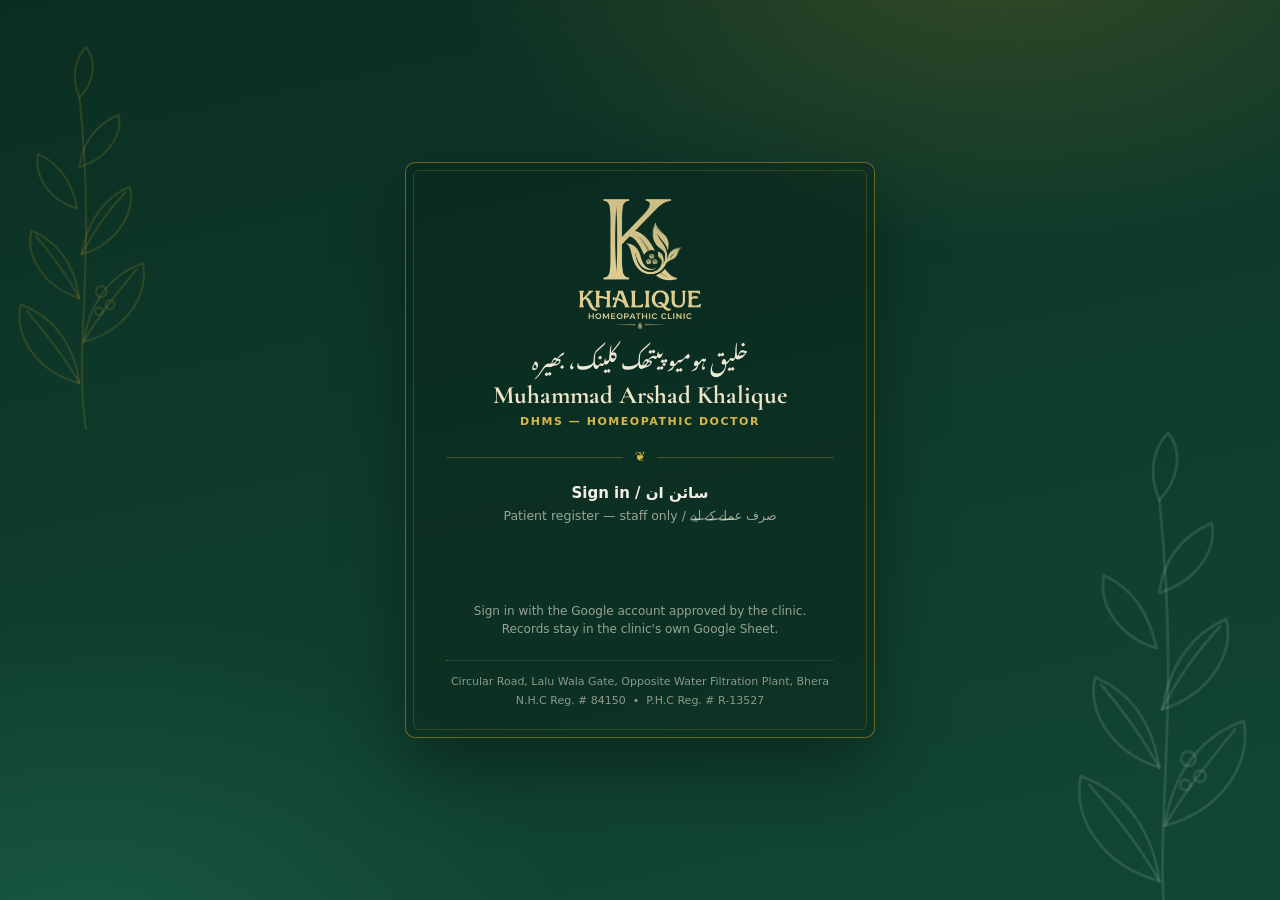
==== commit 8638c888: "Submerge the sign-in card into the green composition The white sheet fought the animated ground, so " ====
--- a/docs/index.html
+++ b/docs/index.html
@@ -58,9 +58,7 @@
   </div>
 
   <div class="sheet">
-    <div class="sheet-band"></div>
-
-    <img class="sheet-logo" src="logo.png" alt="Khalique Homoeopathic Clinic">
+    <img class="sheet-logo" src="logo-foil.png" alt="Khalique Homoeopathic Clinic">
     <div class="sheet-ur">خلیق ہومیوپیتھک کلینک، بھیرہ</div>
     <div class="sheet-doc">Muhammad Arshad Khalique</div>
     <div class="sheet-dhms">DHMS &mdash; Homeopathic Doctor</div>
--- a/docs/styles.css
+++ b/docs/styles.css
@@ -91,13 +91,24 @@
   .fx-pills, .fx-ripple { display: none; }
 }
 
+/* submerged in the green: a glass tint inside a double gold frame,
+   so the sign-in reads as engraved into the ground, not laid on top */
 .sheet {
   position: relative; z-index: 1;
-  width: 100%; max-width: 430px; text-align: center;
-  background: #FFFEFB; border-radius: 12px; overflow: hidden;
-  padding: 0 38px 26px;
-  box-shadow: 0 42px 90px rgba(0,0,0,.5), 0 0 0 1px rgba(201,162,39,.4);
+  width: 100%; max-width: 470px; text-align: center;
+  color: #F2EFE4;
+  background: rgba(9,33,24,.46);
+  border: 1px solid rgba(201,162,39,.5);
+  border-radius: 10px;
+  padding: 34px 40px 26px;
+  box-shadow: 0 30px 70px rgba(0,0,0,.35);
+  backdrop-filter: blur(4px);
+  -webkit-backdrop-filter: blur(4px);
   animation: sheet-rise .5s ease-out both;
+}
+.sheet::before {
+  content: ""; position: absolute; inset: 7px; pointer-events: none;
+  border: 1px solid rgba(201,162,39,.22); border-radius: 6px;
 }
 @keyframes sheet-rise {
   from { opacity: 0; transform: translateY(16px); }
@@ -106,56 +117,51 @@
 @media (prefers-reduced-motion: reduce) {
   .sheet { animation: none; }
 }
-/* the pad's ruled band: solid green over a gold hairline */
-.sheet-band {
-  height: 7px; margin: 0 -38px;
-  background: var(--green-dark);
-  border-bottom: 2px solid var(--gold);
-}
-.sheet-logo { width: 118px; height: auto; margin: 30px auto 4px; display: block; }
+.sheet-logo { width: 122px; height: auto; margin: 2px auto 6px; display: block; }
 .sheet-ur {
   font-family: "Noto Nastaliq Urdu", serif;
-  font-size: 21px; line-height: 2.1; color: var(--green-deep);
+  font-size: 21px; line-height: 2.1; color: #EFEAD8;
 }
 .sheet-doc {
   font-family: "Cormorant Garamond", Georgia, serif;
-  font-size: 25px; font-weight: 700; color: var(--green-dark);
+  font-size: 25px; font-weight: 700; color: #EFE6C8;
   line-height: 1.15; margin-top: 2px;
 }
 .sheet-dhms {
   font-size: 11px; font-weight: 600; letter-spacing: .14em; text-transform: uppercase;
-  color: var(--gold); margin-top: 4px;
+  color: #D9B84A; margin-top: 4px;
 }
 .sheet-rule {
   display: flex; align-items: center; gap: 12px;
-  margin: 18px 0 16px; color: var(--gold); font-size: 13px;
+  margin: 18px 0 16px; color: #D9B84A; font-size: 13px;
 }
 .sheet-rule::before, .sheet-rule::after {
-  content: ""; flex: 1; border-top: 1px solid var(--line);
-}
-.sheet-signin { margin: 0; font-size: 15px; font-weight: 700; color: var(--ink); }
-.sheet-sub { color: var(--muted); font-size: 12.5px; margin: 3px 0 18px; }
+  content: ""; flex: 1; border-top: 1px solid rgba(201,162,39,.32);
+}
+.sheet-signin { margin: 0; font-size: 15px; font-weight: 700; color: #F2EFE4; }
+.sheet-sub { color: rgba(242,239,228,.62); font-size: 12.5px; margin: 3px 0 18px; }
 .gbtn { min-height: 44px; display: flex; justify-content: center; }
-.signin-busy { color: var(--muted); font-size: 14px; margin-top: 14px; }
+.signin-busy { color: rgba(242,239,228,.7); font-size: 14px; margin-top: 14px; }
 .loginerr {
-  display: none; background: #FDECEA; color: #A32B24; border: 1px solid #F3C6C2;
+  display: none; background: rgba(163,43,36,.28); color: #FFD9D5;
+  border: 1px solid rgba(243,198,194,.4);
   padding: 10px 12px; border-radius: 8px; font-size: 14px; margin-bottom: 14px;
   text-align: left;
 }
-.hint { margin-top: 16px; font-size: 12px; color: var(--muted); }
+.hint { margin-top: 16px; font-size: 12px; color: rgba(242,239,228,.6); }
 .setup-note {
-  margin-top: 20px; font-size: 13px; color: #6B5310; text-align: left;
-  background: #FFF4D6; border: 1px solid #EBD9A3; border-radius: 8px; padding: 12px 14px;
-}
-.setup-note code { background: rgba(0,0,0,.06); padding: 1px 5px; border-radius: 4px; }
+  margin-top: 20px; font-size: 13px; color: #EBD9A3; text-align: left;
+  background: rgba(201,162,39,.12); border: 1px solid rgba(201,162,39,.35);
+  border-radius: 8px; padding: 12px 14px;
+}
+.setup-note code { background: rgba(0,0,0,.25); padding: 1px 5px; border-radius: 4px; }
 .sheet-foot {
-  margin-top: 22px; padding-top: 12px; border-top: 1px dotted #B9C8C1;
-  font-size: 11px; line-height: 1.7; color: var(--muted);
+  margin-top: 22px; padding-top: 12px; border-top: 1px dotted rgba(201,162,39,.35);
+  font-size: 11px; line-height: 1.7; color: rgba(242,239,228,.55);
 }
 
 @media (max-width: 480px) {
-  .sheet { padding: 0 24px 22px; }
-  .sheet-band { margin: 0 -24px; }
+  .sheet { padding: 26px 22px 20px; }
   .sheet-ur { font-size: 18px; }
   .sheet-doc { font-size: 22px; }
 }
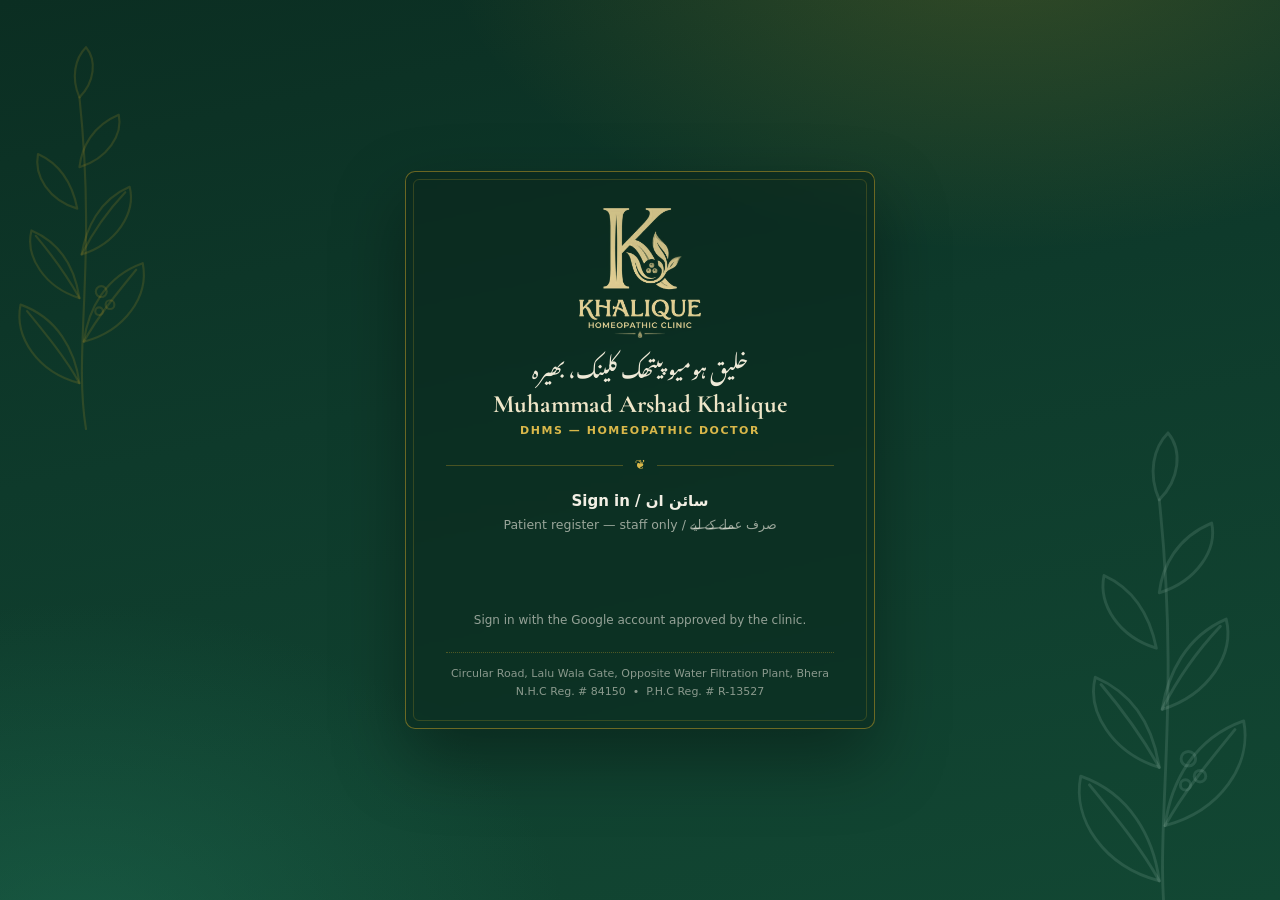
==== commit 62893605: "Trim the sign-in hint to just the account line Co-Authored-By: Claude Fable 5 <noreply@anthropic.com" ====
--- a/docs/index.html
+++ b/docs/index.html
@@ -76,8 +76,7 @@
     <div id="signinBusy" class="signin-busy" style="display:none">Signing in…</div>
 
     <div class="hint">
-      Sign in with the Google account approved by the clinic.<br>
-      Records stay in the clinic's own Google Sheet.
+      Sign in with the Google account approved by the clinic.
     </div>
 
     <div id="setupNote" class="setup-note" style="display:none"></div>
